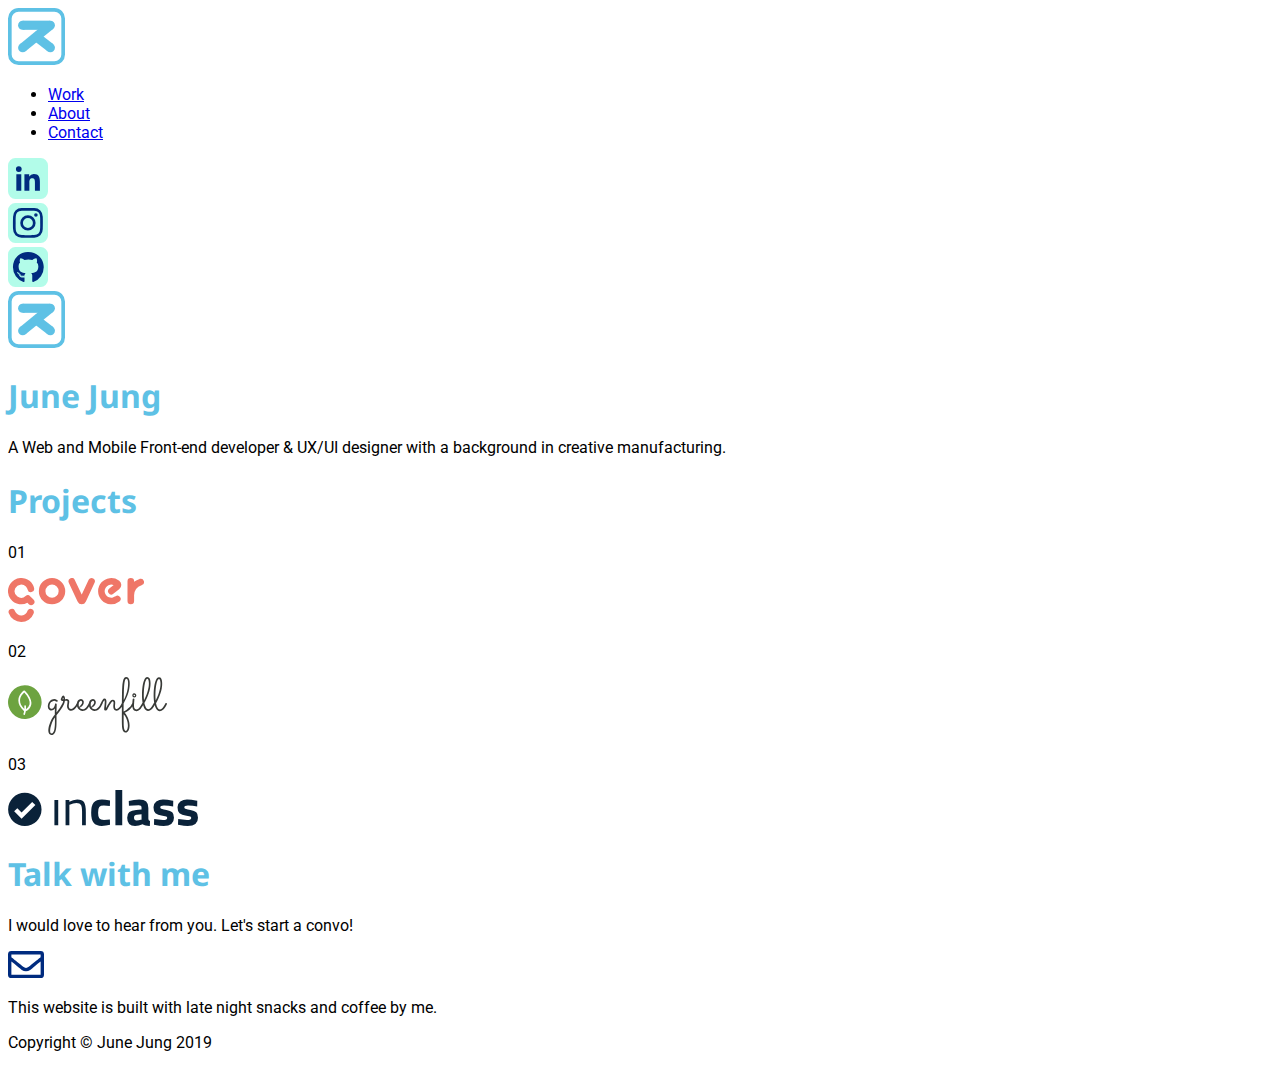
==== index.html @ 00afc36f "first commit" ====
<!DOCTYPE html>
<html lang="en">
<head>
  <meta charset="UTF-8">
  <meta name="viewport" content="width=device-width, initial-scale=1.0">
  <meta http-equiv="X-UA-Compatible" content="ie=edge">
  <link rel="stylesheet" type="text/css" href="style.css">
  <script type="text/javascript" src="main.js" defer></script>
  <title>June Jung</title>
</head>
<body>
  <div class="container">
    <header>
      <nav class="navbar">
        <div class="logo-container">
            <a href="index.html">
                <img id="logo" src="asset/logo.svg" alt="logo">
            </a>
        </div>
        <ul class="nav-container">
          <li class="nav-item">
            <a href="page/work.html">Work</a>
          </li>
          <li class="nav-item">
            <a href="page/about.html">About</a>
          </li>
          <li class="nav-item">
            <a href="page/contact.html">Contact</a>
          </li>
        </ul>
      </nav>
    </header>

    <main>
      <div class="social-container">
        <div class="social-item">
          <a href="">
            <img src="asset/linkedin.svg" alt="linkedin">
          </a>
        </div>
        <div class="social-item">
          <a href="">
            <img src="asset/instagram.svg" alt="instagran">
          </a>
        </div>
        <div class="social-item">
          <a href="">
            <img src="asset/github.svg" alt="github">
          </a>
        </div>
      </div>

      <div class="branding-container">
        <div class="brand-logo">
          <img src="asset/logo.svg" alt="logo">
        </div>
        <div class="decription">
          <h1>June Jung</h1>
          <P>A Web and Mobile Front-end developer & UX/UI designer with a background in creative manufacturing.</P>
          <!-- <p>A Web and Mobile Front-end developer & UX/UI designer with a background in Fashion, Craft, and Illustration.</p> -->
        </div>
      </div>

      <div class="project-container">
        <div class="project-header">
          <h1>Projects</h1>
        </div>

        <div class="project-body">
          <div class="project-item">
            <p>01</p>
            <img src="asset/gover.svg" alt="gover">
            <p class="description"></p>
          </div>

          <div class="project-item">
            <p>02</p>
            <img src="asset/greenfill.svg" alt="greenfill">
            <p class="description"></p>
          </div>
          
          <div class="project-item">
            <p>03</p>
            <img src="asset/inclass.svg" alt="inclass">
            <p class="description"></p>
          </div>
        </div>
      </div>

      <div class="contact-container">
        <h1>Talk with me</h1>
        <p>I would love to hear from you. Let's start a convo!</p>
        <img src="asset/email.svg" alt="contact">
      </div>
    </main>

    <footer>
      <p>This website is built with late night snacks and coffee by me.</p>
      <p>Copyright &copy; June Jung 2019</p>
    </footer>
  </div>
</body>
</html>
---- style.css ----
@import url('https://fonts.googleapis.com/css?family=Noto+Sans:700|Roboto:400,700&display=swap');



/* typography */

*{
  font-family: 'Roboto', sans-serif;
}

h1{
  font-family: 'Noto Sans', sans-serif;
  font-weight: 700;
  color: #5EC1E5;
}

.project-header{
  color: #002B7F;
}
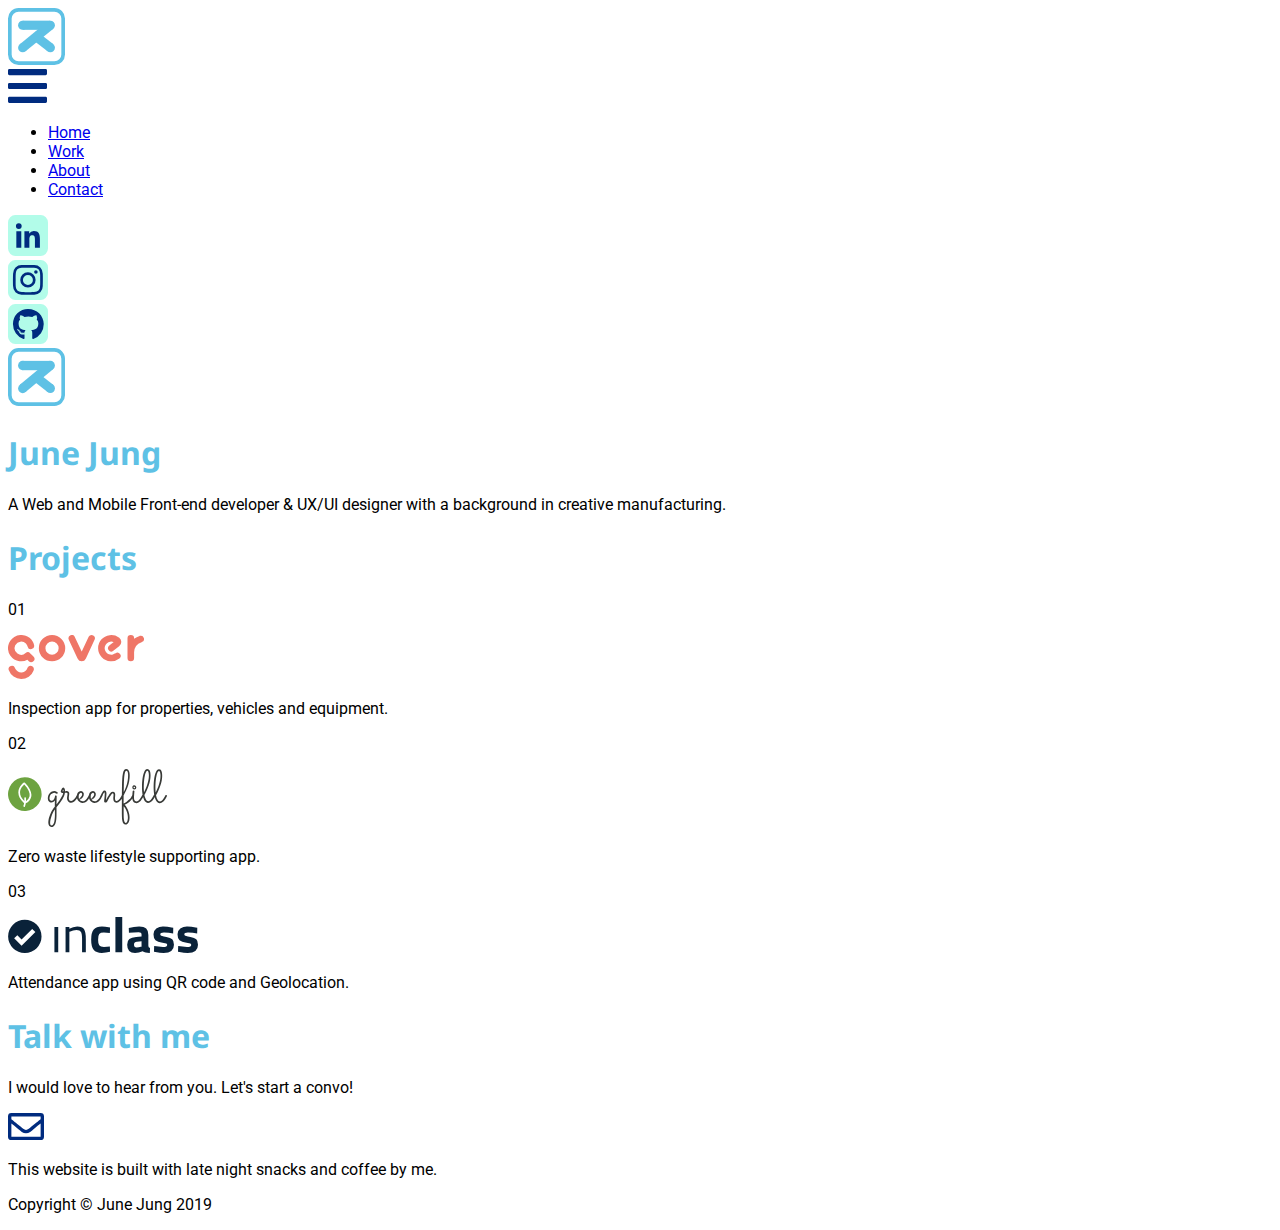
==== commit 8296de70: "building about,contact page html structure" ====
--- a/index.html
+++ b/index.html
@@ -9,7 +9,7 @@
   <title>June Jung</title>
 </head>
 <body>
-  <div class="container">
+  <div class="landing-page">
     <header>
       <nav class="navbar">
         <div class="logo-container">
@@ -17,7 +17,15 @@
                 <img id="logo" src="asset/logo.svg" alt="logo">
             </a>
         </div>
+
+        <div class="Hamburger">
+          <img id="Hamburger" src="asset/hamburger.svg" alt="menu">
+        </div>
+        
         <ul class="nav-container">
+          <li id="home" class="nav-item">
+            <a href="index.html">Home</a>
+          </li>
           <li class="nav-item">
             <a href="page/work.html">Work</a>
           </li>
@@ -34,17 +42,17 @@
     <main>
       <div class="social-container">
         <div class="social-item">
-          <a href="">
+          <a href="https://www.linkedin.com/in/junejungjunejung/">
             <img src="asset/linkedin.svg" alt="linkedin">
           </a>
         </div>
         <div class="social-item">
-          <a href="">
+          <a href="https://www.instagram.com/junejungjunejung/?hl=en">
             <img src="asset/instagram.svg" alt="instagran">
           </a>
         </div>
         <div class="social-item">
-          <a href="">
+          <a href="https://github.com/junejungjunejung">
             <img src="asset/github.svg" alt="github">
           </a>
         </div>
@@ -70,19 +78,25 @@
           <div class="project-item">
             <p>01</p>
             <img src="asset/gover.svg" alt="gover">
-            <p class="description"></p>
+            <p class="description">
+              Inspection app for properties, vehicles and equipment.
+            </p>
           </div>
 
           <div class="project-item">
             <p>02</p>
             <img src="asset/greenfill.svg" alt="greenfill">
-            <p class="description"></p>
+            <p class="description">
+              Zero waste lifestyle supporting app.
+            </p>
           </div>
           
           <div class="project-item">
             <p>03</p>
             <img src="asset/inclass.svg" alt="inclass">
-            <p class="description"></p>
+            <p class="description">
+              Attendance app using QR code and Geolocation.
+            </p>
           </div>
         </div>
       </div>
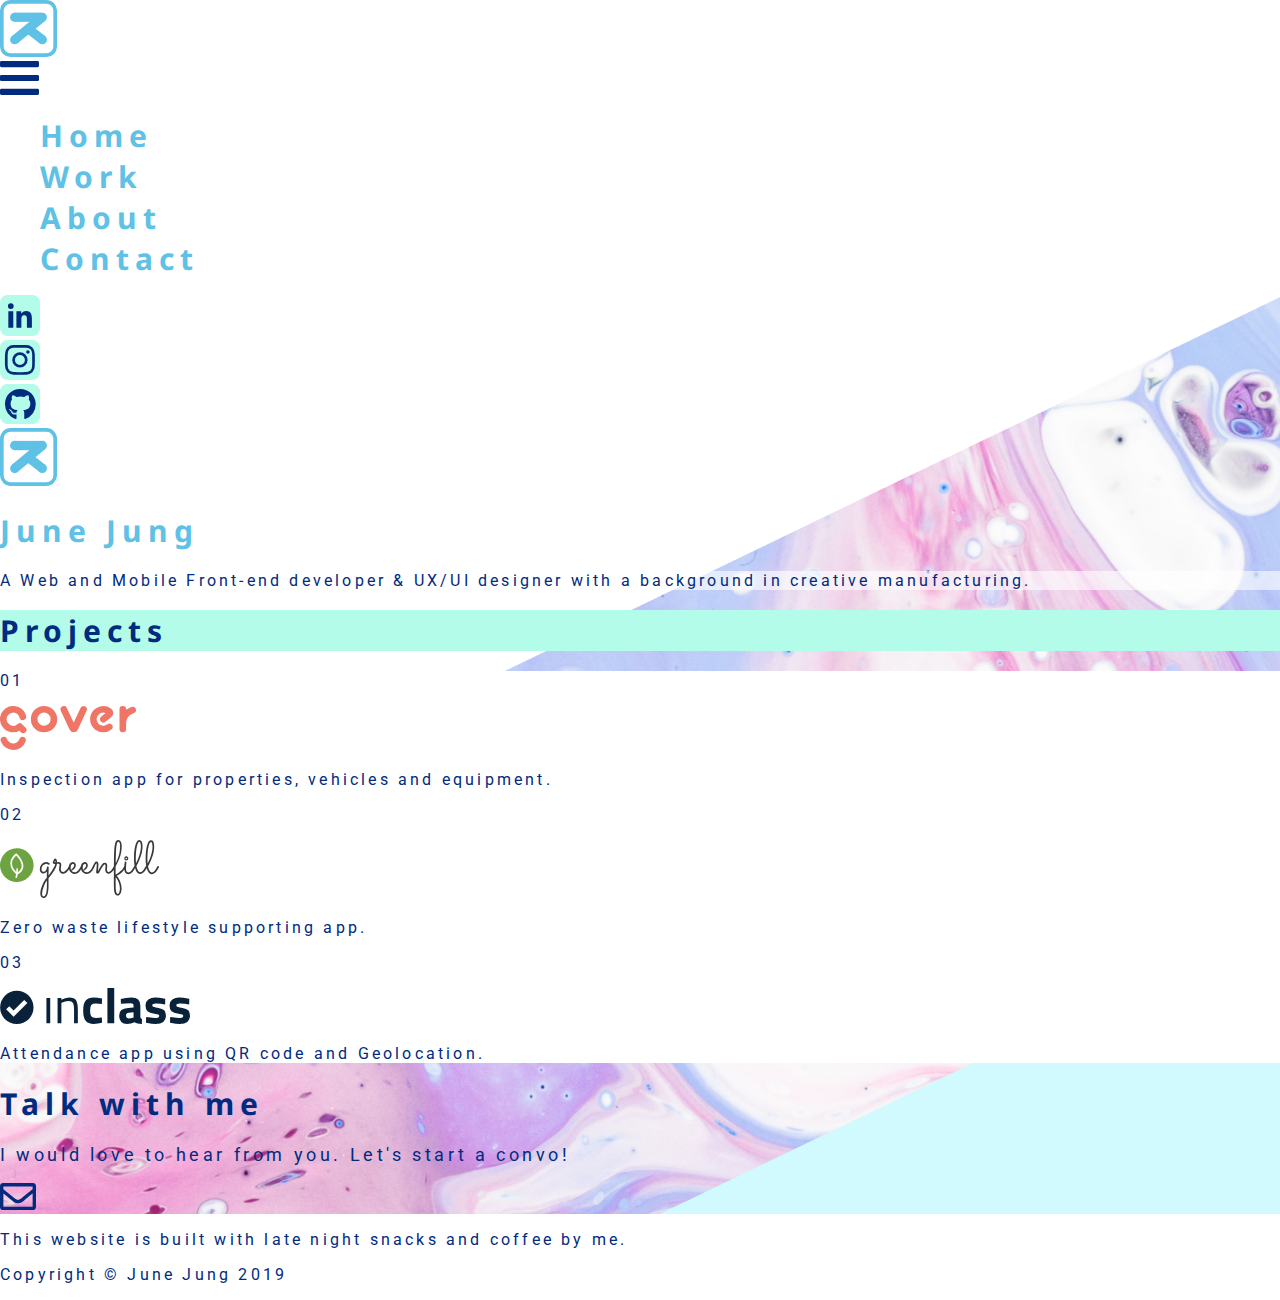
==== commit 4bc82982: "adding assets and apply general styling" ====
--- a/index.html
+++ b/index.html
@@ -110,7 +110,7 @@
 
     <footer>
       <p>This website is built with late night snacks and coffee by me.</p>
-      <p>Copyright &copy; June Jung 2019</p>
+      <p class="copyright">Copyright &copy; June Jung 2019</p>
     </footer>
   </div>
 </body>
--- a/style.css
+++ b/style.css
@@ -1,19 +1,146 @@
 @import url('https://fonts.googleapis.com/css?family=Noto+Sans:700|Roboto:400,700&display=swap');
 
-
-
-/* typography */
-
+/* typography: general --------------- */
 *{
   font-family: 'Roboto', sans-serif;
+  color: #002B7F;
+  letter-spacing: 0.2em;
+}
+h1{
+  font-family: 'Noto Sans', sans-serif;
+  font-size: 30px;
+  font-weight: 700;
+}
+h2{
+  font-size: 18px;
+  font-weight: 700;
 }
 
-h1{
+/* typography: nav */
+.navbar{
+  background-color: rgba(255, 255, 255, 0.6);
+}
+
+ul.nav-container li{
+  list-style: none;
+}
+
+ul.nav-container li a{
+  text-decoration: none;
   font-family: 'Noto Sans', sans-serif;
+  font-size: 30px;
   font-weight: 700;
   color: #5EC1E5;
 }
 
+ul.nav-container li a:hover{
+  color: #002B7F;
+}
+
+/* typography: landing page */
+.branding-container .decription h1{
+  color: #5EC1E5;
+}
+
+.branding-container .decription p{
+  background-color: rgba(255, 255, 255, 0.6);
+}
+
 .project-header{
+  background-color: #B2FCE9;
+}
+
+.project-body{
+  background-color: #FFFFFF;
+}
+
+.contact-container p{
+  font-size: 18px;
+}
+
+/* typography: contact page */
+input, textarea{
+  font-size: 13px; 
   color: #002B7F;
+}
+
+input::placeholder, textarea::placeholder{
+  font-size: 13px; 
+  color: #002B7F;
+}
+
+button{
+  font-family: 'Noto Sans', sans-serif;
+  font-size: 16px;
+  font-weight: 700;
+  color: #FFFFFF;
+}
+
+/* general styling --------------- */
+body{
+  margin: 0;
+}
+
+/* work page */
+.project-list{
+  background-color: rgba(255, 255, 255, 0.6);
+}
+
+.carousel-container .carousel-item img {
+  border-radius: 10px;
+  width: 400px;
+}
+.dot {
+  cursor: pointer;
+  height: 15px;
+  width: 15px;
+  margin: 0 2px;
+  background-color: #bbb;
+  border-radius: 50%;
+  display: inline-block;
+  transition: background-color 0.6s ease;
+}
+.active, .dot:hover {
+  background-color: #717171;
+}
+
+/* contact page */
+input{
+  border: 1px solid #002B7F;
+  border-radius: 5px;
+  height: 50px;
+}
+
+textarea{
+  border: 1px solid #002B7F;
+  border-radius: 5px;
+  resize: none;
+}
+
+button{
+  background-color: #5EC1E5;
+  border: none;
+  border-radius: 5px;
+  height: 50px;
+}
+
+/* web view styling --------------- */
+@media screen and (min-width: 700px) {
+  .nav-item a{
+    font-size: 18px;
+  }
+}
+
+/* background image --------------- */
+main {
+  background-image: url("asset/bgi-web.svg");
+  background-repeat: no-repeat;
+  background-size: cover;
+  background-color: #FFFFFF;
+}
+
+/* responsive image */
+img {
+  max-width: 100%;
+  height: auto;
 }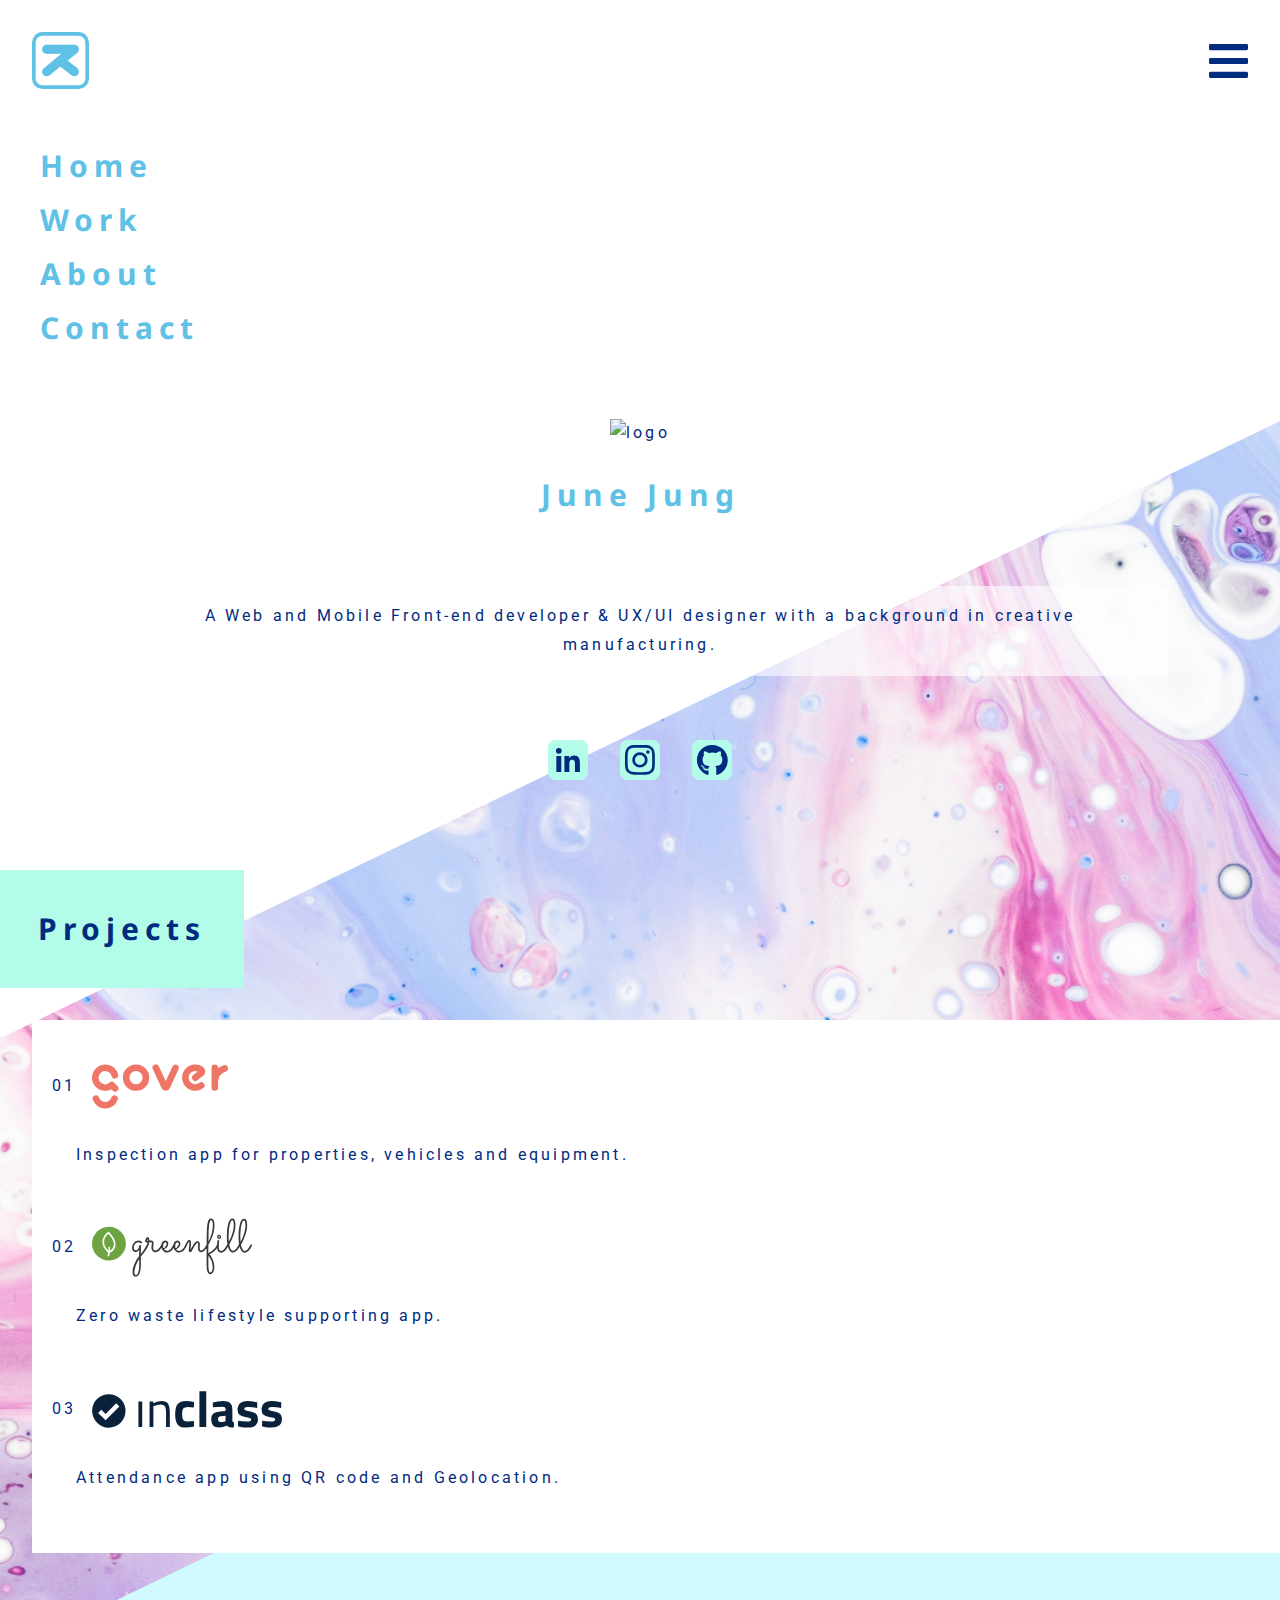
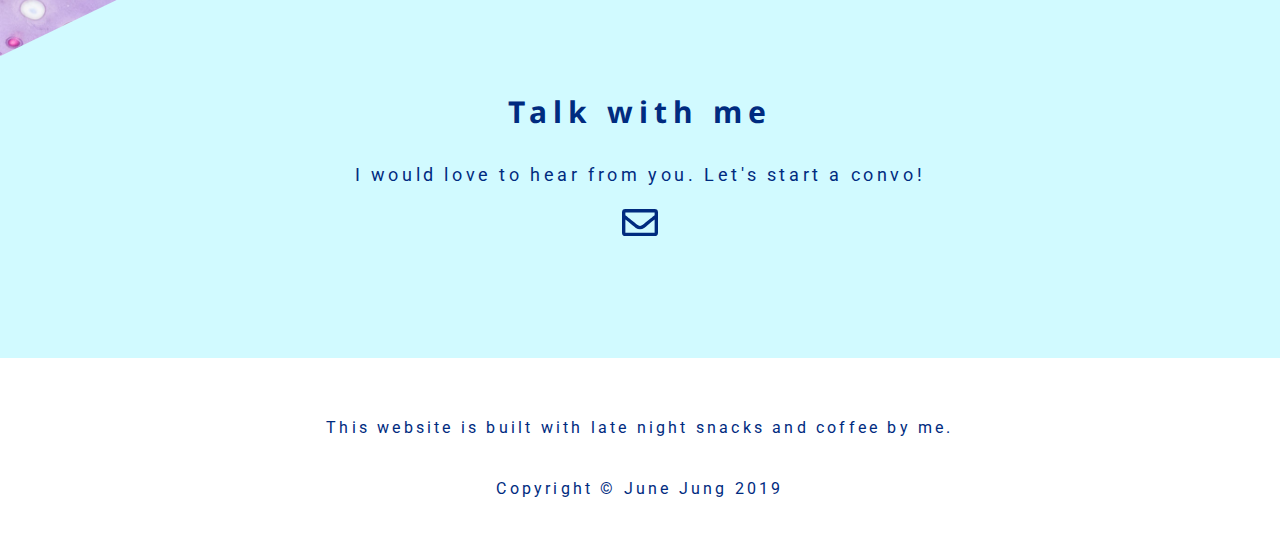
==== commit fb7c1687: "styling layout for about page & contact page" ====
--- a/index.html
+++ b/index.html
@@ -12,16 +12,18 @@
   <div class="landing-page">
     <header>
       <nav class="navbar">
-        <div class="logo-container">
-            <a href="index.html">
-                <img id="logo" src="asset/logo.svg" alt="logo">
-            </a>
+        <div class="nav-header">
+          <div class="logo-container">
+              <a href="index.html">
+                  <img id="logo" src="asset/logo.svg" alt="logo">
+              </a>
+          </div>
+  
+          <div class="hamburger">
+            <img id="hamburger" src="asset/hamburger.svg" alt="menu">
+          </div>
         </div>
-
-        <div class="Hamburger">
-          <img id="Hamburger" src="asset/hamburger.svg" alt="menu">
-        </div>
-        
+                
         <ul class="nav-container">
           <li id="home" class="nav-item">
             <a href="index.html">Home</a>
@@ -40,6 +42,17 @@
     </header>
 
     <main>
+      <div class="branding-container">
+        <div class="brand-logo">
+          <img src="asset/logo-mob.svg" alt="logo">
+        </div>
+        <div class="decription">
+          <h1>June Jung</h1>
+          <P>A Web and Mobile Front-end developer & UX/UI designer with a background in creative manufacturing.</P>
+          <!-- <p>A Web and Mobile Front-end developer & UX/UI designer with a background in Fashion, Craft, and Illustration.</p> -->
+        </div>
+      </div>
+
       <div class="social-container">
         <div class="social-item">
           <a href="https://www.linkedin.com/in/junejungjunejung/">
@@ -58,17 +71,6 @@
         </div>
       </div>
 
-      <div class="branding-container">
-        <div class="brand-logo">
-          <img src="asset/logo.svg" alt="logo">
-        </div>
-        <div class="decription">
-          <h1>June Jung</h1>
-          <P>A Web and Mobile Front-end developer & UX/UI designer with a background in creative manufacturing.</P>
-          <!-- <p>A Web and Mobile Front-end developer & UX/UI designer with a background in Fashion, Craft, and Illustration.</p> -->
-        </div>
-      </div>
-
       <div class="project-container">
         <div class="project-header">
           <h1>Projects</h1>
@@ -76,24 +78,30 @@
 
         <div class="project-body">
           <div class="project-item">
-            <p>01</p>
-            <img src="asset/gover.svg" alt="gover">
+            <div class="project-name">
+              <p>01</p>
+              <img src="asset/gover.svg" alt="gover">
+            </div>
             <p class="description">
               Inspection app for properties, vehicles and equipment.
             </p>
           </div>
 
           <div class="project-item">
-            <p>02</p>
-            <img src="asset/greenfill.svg" alt="greenfill">
+            <div class="project-name">
+              <p>02</p>
+              <img src="asset/greenfill.svg" alt="greenfill">
+            </div>
             <p class="description">
               Zero waste lifestyle supporting app.
             </p>
           </div>
           
           <div class="project-item">
-            <p>03</p>
-            <img src="asset/inclass.svg" alt="inclass">
+            <div class="project-name">
+              <p>03</p>
+              <img src="asset/inclass.svg" alt="inclass">
+            </div>
             <p class="description">
               Attendance app using QR code and Geolocation.
             </p>
--- a/style.css
+++ b/style.css
@@ -5,6 +5,7 @@
   font-family: 'Roboto', sans-serif;
   color: #002B7F;
   letter-spacing: 0.2em;
+  line-height: 1.8;
 }
 h1{
   font-family: 'Noto Sans', sans-serif;
@@ -79,6 +80,96 @@
 /* general styling --------------- */
 body{
   margin: 0;
+}
+
+/* navbar */
+.nav-header{
+  display: flex;
+  justify-content: space-between;
+  margin: .5rem;
+  padding: 1.5rem;
+}
+
+.logo-container, .hamburger{
+  align-self: center;
+}
+
+/* footer */
+footer{
+  width: 80%;
+  margin: auto; 
+  text-align: center;
+  padding: 2rem;
+}
+
+footer p{
+  padding: .5rem; 
+}
+
+/* landing page */
+.branding-container{
+  margin-top: 4rem;
+  text-align: center;
+}
+
+.branding-container .decription h1{
+  margin-bottom: 4rem;
+}
+
+.branding-container .decription p{
+  width: 80%;
+  margin: auto;
+  margin-bottom: 3rem;
+  padding: 1rem;
+}
+
+.social-container{
+  display: flex;
+  justify-content: center;
+}
+
+.social-container .social-item{
+ margin: 1rem;
+}
+
+.project-container .project-header{
+  margin: 4rem 0 2rem 0;
+  padding: .75rem;
+  width: 220px;
+}
+
+.project-container .project-header h1{
+  text-align: center;
+}
+
+.project-container .project-body{
+  margin-left: 2rem;
+  padding: 1rem;
+}
+
+.project-container .project-body .project-item{
+  padding: .25rem;
+  margin: 1rem 0 1rem 0;
+}
+
+.project-container .project-body .project-item .project-name{
+  display: flex;
+}
+
+.project-container .project-body .project-item .project-name p{
+  margin-right: 1rem;
+}
+
+.project-container .project-body .project-item .description{
+  margin: auto;
+  padding: 1.5rem;
+}
+
+.contact-container{
+  text-align: center;
+  margin: auto;
+  padding: 7rem 0;
+  width: 80%;
 }
 
 /* work page */
@@ -104,24 +195,94 @@
   background-color: #717171;
 }
 
+/* about page */
+.profile-container{
+  width: 80%;
+  margin: auto;
+}
+
+.profile-container .headline{
+  margin: 2rem 0;
+}
+
+.profile-img{
+  width: 80%;
+  margin: auto;
+}
+
+.profile-container .description{
+  padding: 2rem 0;
+}
+
 /* contact page */
+form{
+  text-align: center;
+}
+
+.form-container{
+  margin: auto;
+}
+
+.form-container h1{
+  margin: 2rem 0;
+  text-align: center;
+}
+
 input{
   border: 1px solid #002B7F;
   border-radius: 5px;
   height: 50px;
+  padding: 0 1rem;
+  width: 80%;
+  margin: auto;
+  margin-bottom: 1rem;
 }
 
 textarea{
   border: 1px solid #002B7F;
   border-radius: 5px;
   resize: none;
+  padding: 1rem;
+  width: 80%;
+  margin: auto;
+  margin-bottom: 1rem;
 }
 
 button{
+  border: 1px solid #5EC1E5;
   background-color: #5EC1E5;
-  border: none;
   border-radius: 5px;
   height: 50px;
+  width: 80%;
+  margin: auto;
+}
+
+.other-contact{
+  width: 80%;
+  margin: auto;
+  padding-bottom: 2rem;
+}
+
+.other-contact .social{
+  display: flex;
+}
+
+.other-contact p:first-child{
+  margin: 3rem 0 0 0;
+}
+
+.social-contacts{
+  display: flex;
+}
+
+.social-contacts div{
+  align-self: center;
+  padding-top:.5rem;
+  padding-right: .25rem;
+}
+
+.social-handle{
+  margin-left: .5rem;
 }
 
 /* web view styling --------------- */
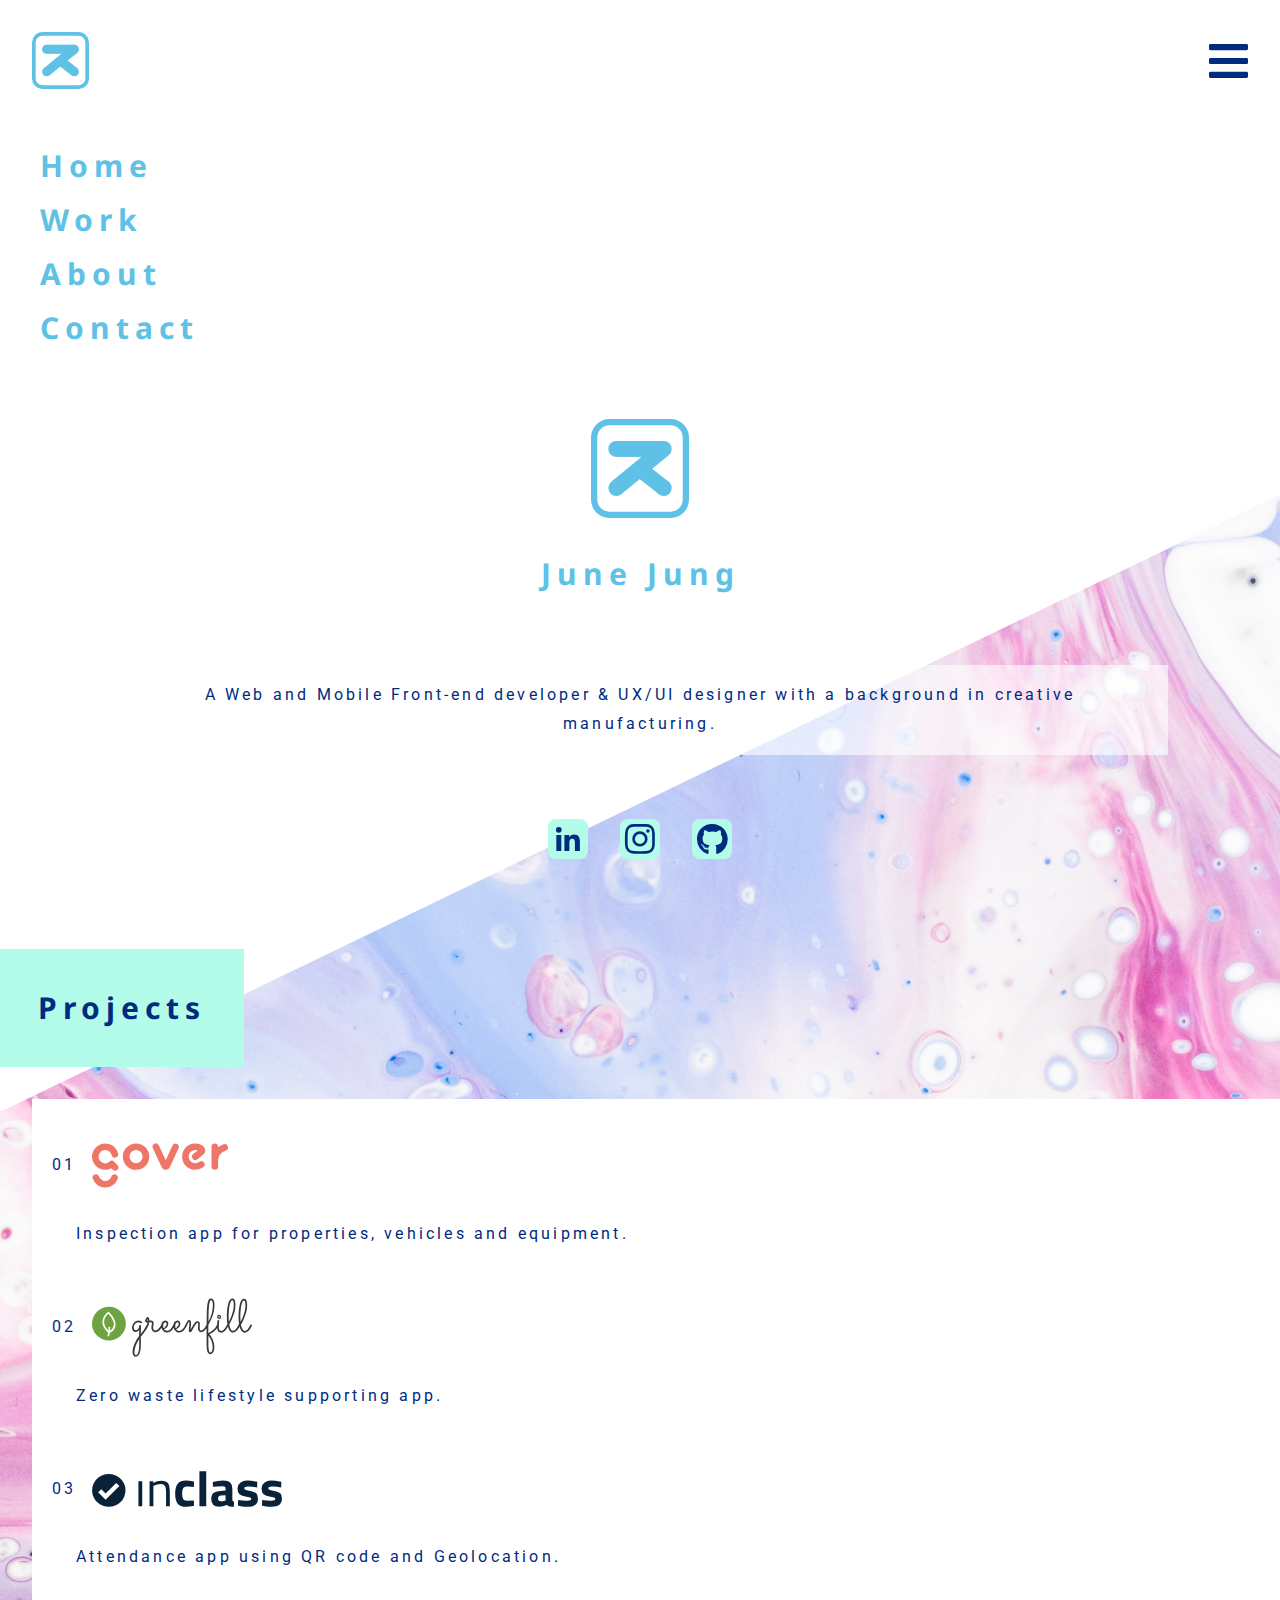
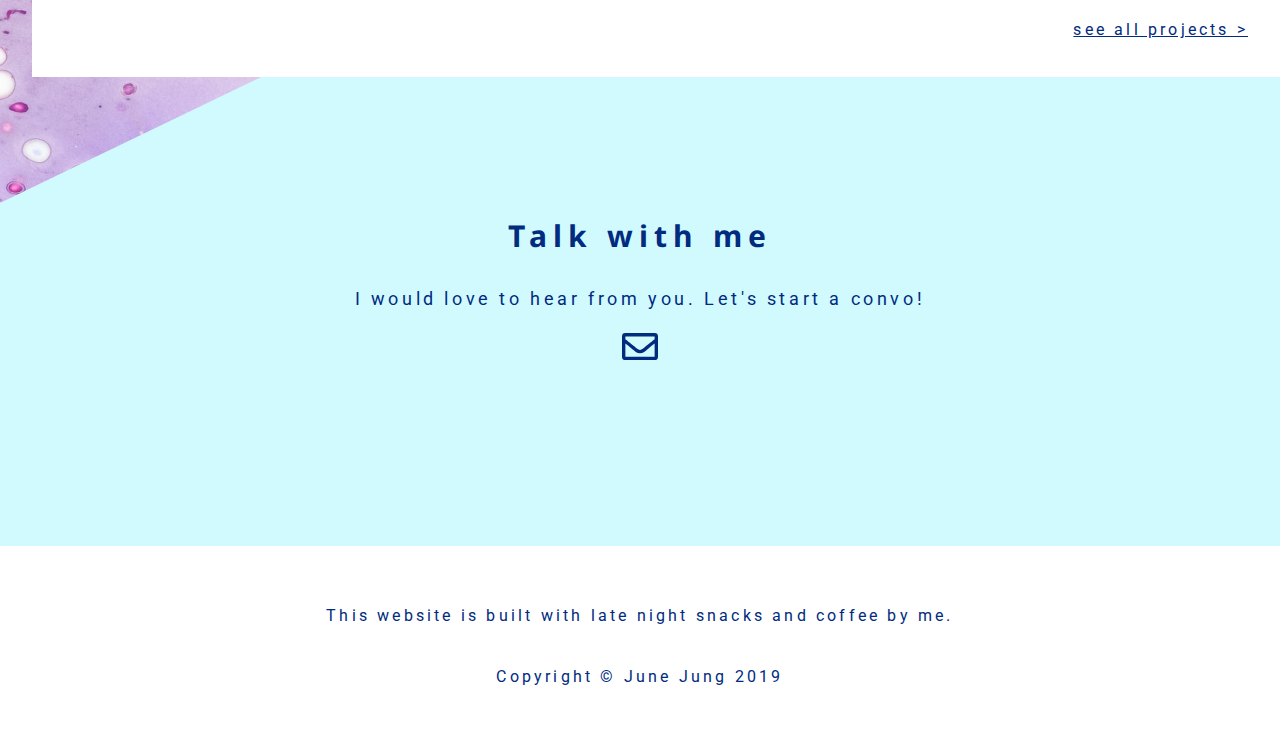
==== commit e49acfb1: "adding carousel" ====
--- a/index.html
+++ b/index.html
@@ -106,6 +106,8 @@
               Attendance app using QR code and Geolocation.
             </p>
           </div>
+
+          <a href="page/work.html"><p>see all projects ></p></a>
         </div>
       </div>
 
--- a/style.css
+++ b/style.css
@@ -165,6 +165,11 @@
   padding: 1.5rem;
 }
 
+.project-container .project-body a p{
+  text-align: right;
+  padding-right: 1rem;
+}
+
 .contact-container{
   text-align: center;
   margin: auto;
@@ -173,8 +178,64 @@
 }
 
 /* work page */
+main{
+  padding-bottom: 4rem;
+}
+
+.work-container{
+  width: 80%;
+  margin: auto;
+}
+
+.work-container h1{
+  margin-bottom: 0;
+}
+.work-container p{
+  margin-top: 0;
+  padding-bottom: 2rem;
+}
+
 .project-list{
   background-color: rgba(255, 255, 255, 0.6);
+  padding: .5rem 2rem;
+}
+
+.item{
+  padding-bottom: 3rem;
+}
+
+.item .header{
+  display: flex;
+  justify-content: space-between;
+  padding-bottom: 1rem;
+}
+
+.item .header img:first-of-type{
+  flex-grow:2;
+  margin-left: 1rem;
+  margin-right: 40%;
+}
+.item .header p{
+  align-self: center;
+  margin: 0;
+}
+.project-list .item .panel a p{
+  text-align: right;
+  padding-right: 1rem;
+}
+
+/* work: accordion */
+.panel{
+  display: none;
+}
+
+.active:first-child{
+ background-color: transparent;
+}
+
+/* work: carousel */
+.carousel-item1, .carousel-item2, .carousel-item3,{
+  display: none;
 }
 
 .carousel-container .carousel-item img {
@@ -195,6 +256,10 @@
   background-color: #717171;
 }
 
+.carousel-control{
+  padding-bottom: 1.5rem;
+} 
+
 /* about page */
 .profile-container{
   width: 80%;
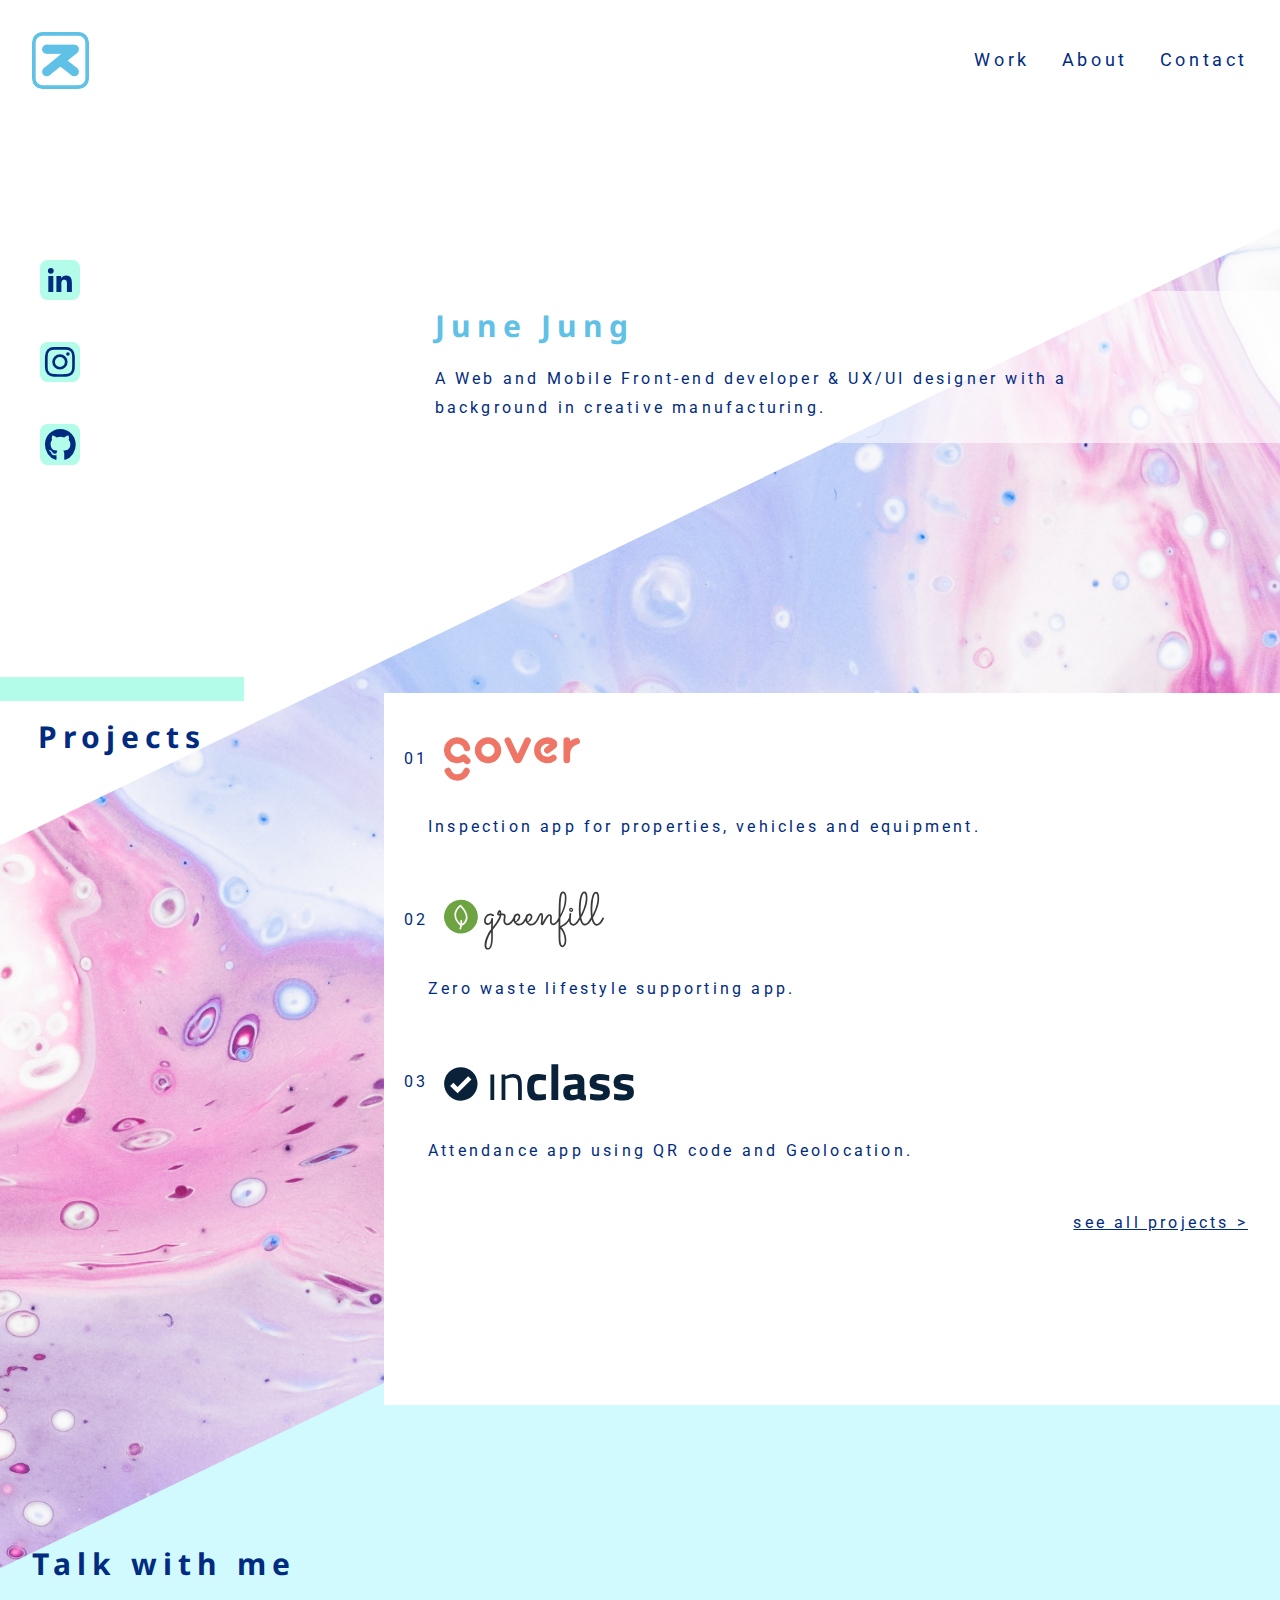
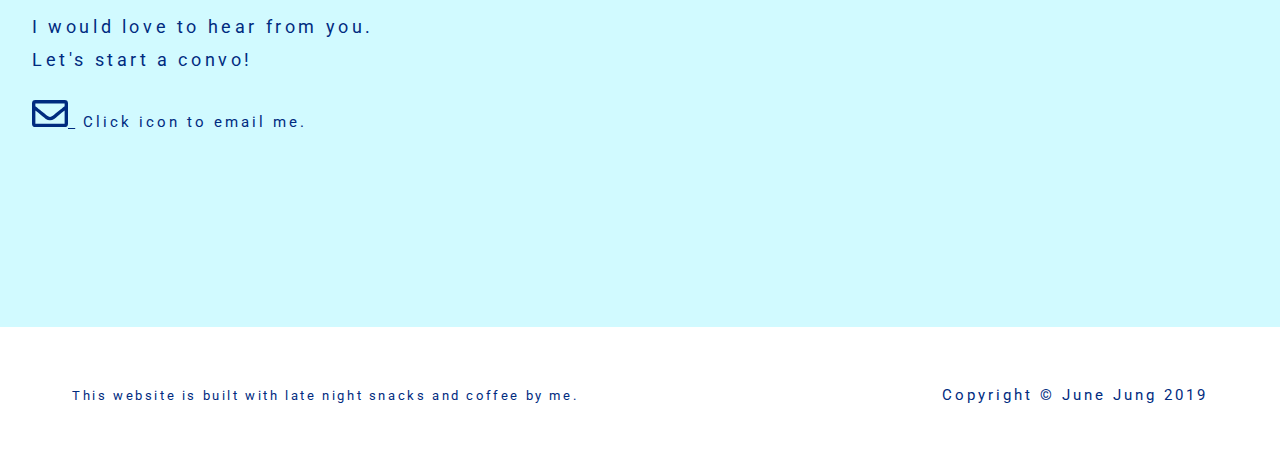
==== commit e4fcb797: "web layout for landing page" ====
--- a/index.html
+++ b/index.html
@@ -14,17 +14,17 @@
       <nav class="navbar">
         <div class="nav-header">
           <div class="logo-container">
-              <a href="index.html">
+              <a href="index.html" id="landingLogo">
                   <img id="logo" src="asset/logo.svg" alt="logo">
               </a>
           </div>
   
-          <div class="hamburger">
+          <div class="hamburger" onclick="menubar(); landingLogo()">
             <img id="hamburger" src="asset/hamburger.svg" alt="menu">
           </div>
         </div>
                 
-        <ul class="nav-container">
+        <ul class="nav-container" id="navLinks">
           <li id="home" class="nav-item">
             <a href="index.html">Home</a>
           </li>
@@ -42,32 +42,34 @@
     </header>
 
     <main>
-      <div class="branding-container">
-        <div class="brand-logo">
-          <img src="asset/logo-mob.svg" alt="logo">
+      <div class="web-layout">
+        <div class="branding-container">
+          <div class="brand-logo">
+            <img src="asset/logo-mob.svg" alt="logo">
+          </div>
+          <div class="description">
+            <h1>June Jung</h1>
+            <P>A Web and Mobile Front-end developer & UX/UI designer with a background in creative manufacturing.</P>
+            <!-- <p>A Web and Mobile Front-end developer & UX/UI designer with a background in Fashion, Craft, and Illustration.</p> -->
+          </div>
         </div>
-        <div class="decription">
-          <h1>June Jung</h1>
-          <P>A Web and Mobile Front-end developer & UX/UI designer with a background in creative manufacturing.</P>
-          <!-- <p>A Web and Mobile Front-end developer & UX/UI designer with a background in Fashion, Craft, and Illustration.</p> -->
-        </div>
-      </div>
 
-      <div class="social-container">
-        <div class="social-item">
-          <a href="https://www.linkedin.com/in/junejungjunejung/">
-            <img src="asset/linkedin.svg" alt="linkedin">
-          </a>
-        </div>
-        <div class="social-item">
-          <a href="https://www.instagram.com/junejungjunejung/?hl=en">
-            <img src="asset/instagram.svg" alt="instagran">
-          </a>
-        </div>
-        <div class="social-item">
-          <a href="https://github.com/junejungjunejung">
-            <img src="asset/github.svg" alt="github">
-          </a>
+        <div class="social-container">
+          <div class="social-item">
+            <a href="https://www.linkedin.com/in/junejungjunejung/">
+              <img src="asset/linkedin.svg" alt="linkedin">
+            </a>
+          </div>
+          <div class="social-item">
+            <a href="https://www.instagram.com/junejungjunejung/?hl=en">
+              <img src="asset/instagram.svg" alt="instagran">
+            </a>
+          </div>
+          <div class="social-item">
+            <a href="https://github.com/junejungjunejung">
+              <img src="asset/github.svg" alt="github">
+            </a>
+          </div>
         </div>
       </div>
 
@@ -114,7 +116,10 @@
       <div class="contact-container">
         <h1>Talk with me</h1>
         <p>I would love to hear from you. Let's start a convo!</p>
-        <img src="asset/email.svg" alt="contact">
+        <a href="page/contact.html">
+          <img src="asset/email.svg" alt="contact">
+        </a>
+        <p>Click icon to email me.</p>
       </div>
     </main>
 
--- a/style.css
+++ b/style.css
@@ -39,12 +39,8 @@
 }
 
 /* typography: landing page */
-.branding-container .decription h1{
+.branding-container .description h1{
   color: #5EC1E5;
-}
-
-.branding-container .decription p{
-  background-color: rgba(255, 255, 255, 0.6);
 }
 
 .project-header{
@@ -83,6 +79,10 @@
 }
 
 /* navbar */
+#landingLogo{
+  display: none;
+}
+
 .nav-header{
   display: flex;
   justify-content: space-between;
@@ -94,6 +94,14 @@
   align-self: center;
 }
 
+.logo-container{
+  height: 57px;
+}
+
+.nav-container{
+  display: none;
+}
+
 /* footer */
 footer{
   width: 80%;
@@ -112,15 +120,16 @@
   text-align: center;
 }
 
-.branding-container .decription h1{
+.branding-container .description h1{
   margin-bottom: 4rem;
 }
 
-.branding-container .decription p{
+.branding-container .description p{
   width: 80%;
   margin: auto;
   margin-bottom: 3rem;
   padding: 1rem;
+  background-color: rgba(255, 255, 255, 0.6);
 }
 
 .social-container{
@@ -177,6 +186,10 @@
   width: 80%;
 }
 
+.contact-container p:last-of-type{
+  display: none;
+}
+
 /* work page */
 main{
   padding-bottom: 4rem;
@@ -234,7 +247,7 @@
 }
 
 /* work: carousel */
-.carousel-item1, .carousel-item2, .carousel-item3,{
+.carousel-item1, .carousel-item2, .carousel-item3{
   display: none;
 }
 
@@ -352,8 +365,138 @@
 
 /* web view styling --------------- */
 @media screen and (min-width: 700px) {
-  .nav-item a{
+  /* typhography */
+  /* navbar */
+  #navLinks li.nav-item a{
+    font-family: 'Roboto', sans-serif;
+    color: #002B7F;
+    font-weight: 400;
     font-size: 18px;
+  }
+  /* footer */
+  footer p:first-of-type{
+    font-size: 13px;
+    margin: auto 0;
+  }
+  footer p:last-of-type{
+    font-size: 15px;
+  }
+  /* landing page */
+  .contact-container p:last-of-type{
+    font-size: 15px;
+  }
+
+
+  /* general styling */
+  /* navbar */
+  #landingLogo{
+    display: block;
+  }
+
+  .nav-container{
+    display: inherit;
+  }
+
+  .hamburger{
+    display: none;
+  }
+
+  #home{
+    display: none;
+  }
+
+  .navbar{
+    display: flex;
+    justify-content: space-between;
+  }
+
+  .nav-item{
+    margin: auto;
+    padding-right: 2rem;
+  }
+
+  .nav-item a:hover{
+    border-bottom: solid 2px #002B7F;
+  }
+
+  /* footer */
+  footer{
+    display: flex;
+    justify-content: space-between;
+    width: 90%;
+  }
+
+  /* landing page */
+  .web-layout{
+    display:grid;
+    grid-template-columns: 1fr 2fr;
+    grid-template-rows: 1fr 2fr 1fr;
+  }
+
+  .branding-container{
+    margin: 0;
+    grid-column-start: 2;
+    grid-row-start: 2;
+    justify-self: start;
+    align-self: center;
+    text-align: left;
+  }
+
+  .description{
+    background-color: rgba(255, 255, 255, 0.6);
+    padding: .5rem;
+  }
+
+  .branding-container .description h1{
+    margin: 0;
+  }
+
+  .branding-container .description p{
+    margin: .75rem 0;
+    padding: 0;
+    background-color: transparent;
+  }
+
+  .social-container{
+    grid-column-start: 1;
+    grid-row-start: 2;
+    justify-self: start;
+    align-self: center;
+
+    flex-flow: column nowrap;
+    padding-left: 1.5rem;
+  }
+
+  .brand-logo{
+    display: none;
+  }
+
+
+  .project-container{
+    display:grid;
+    grid-template-columns: 30% 70%;
+    grid-template-rows: 10% 90%;
+  }
+  .project-header{
+    grid-column-start: 1;
+    grid-row-start: 1;
+  }
+  .project-container .project-body{
+    grid-column-start: 2;
+    grid-row-start: 2;
+    margin-left: 0;
+  }
+
+
+  .contact-container{
+    margin-left: 2rem;
+    text-align: left;
+    width: 30%;
+  }
+
+  .contact-container p:last-of-type{
+    display: inline-block;
+    margin-left: .5rem;
   }
 }
 
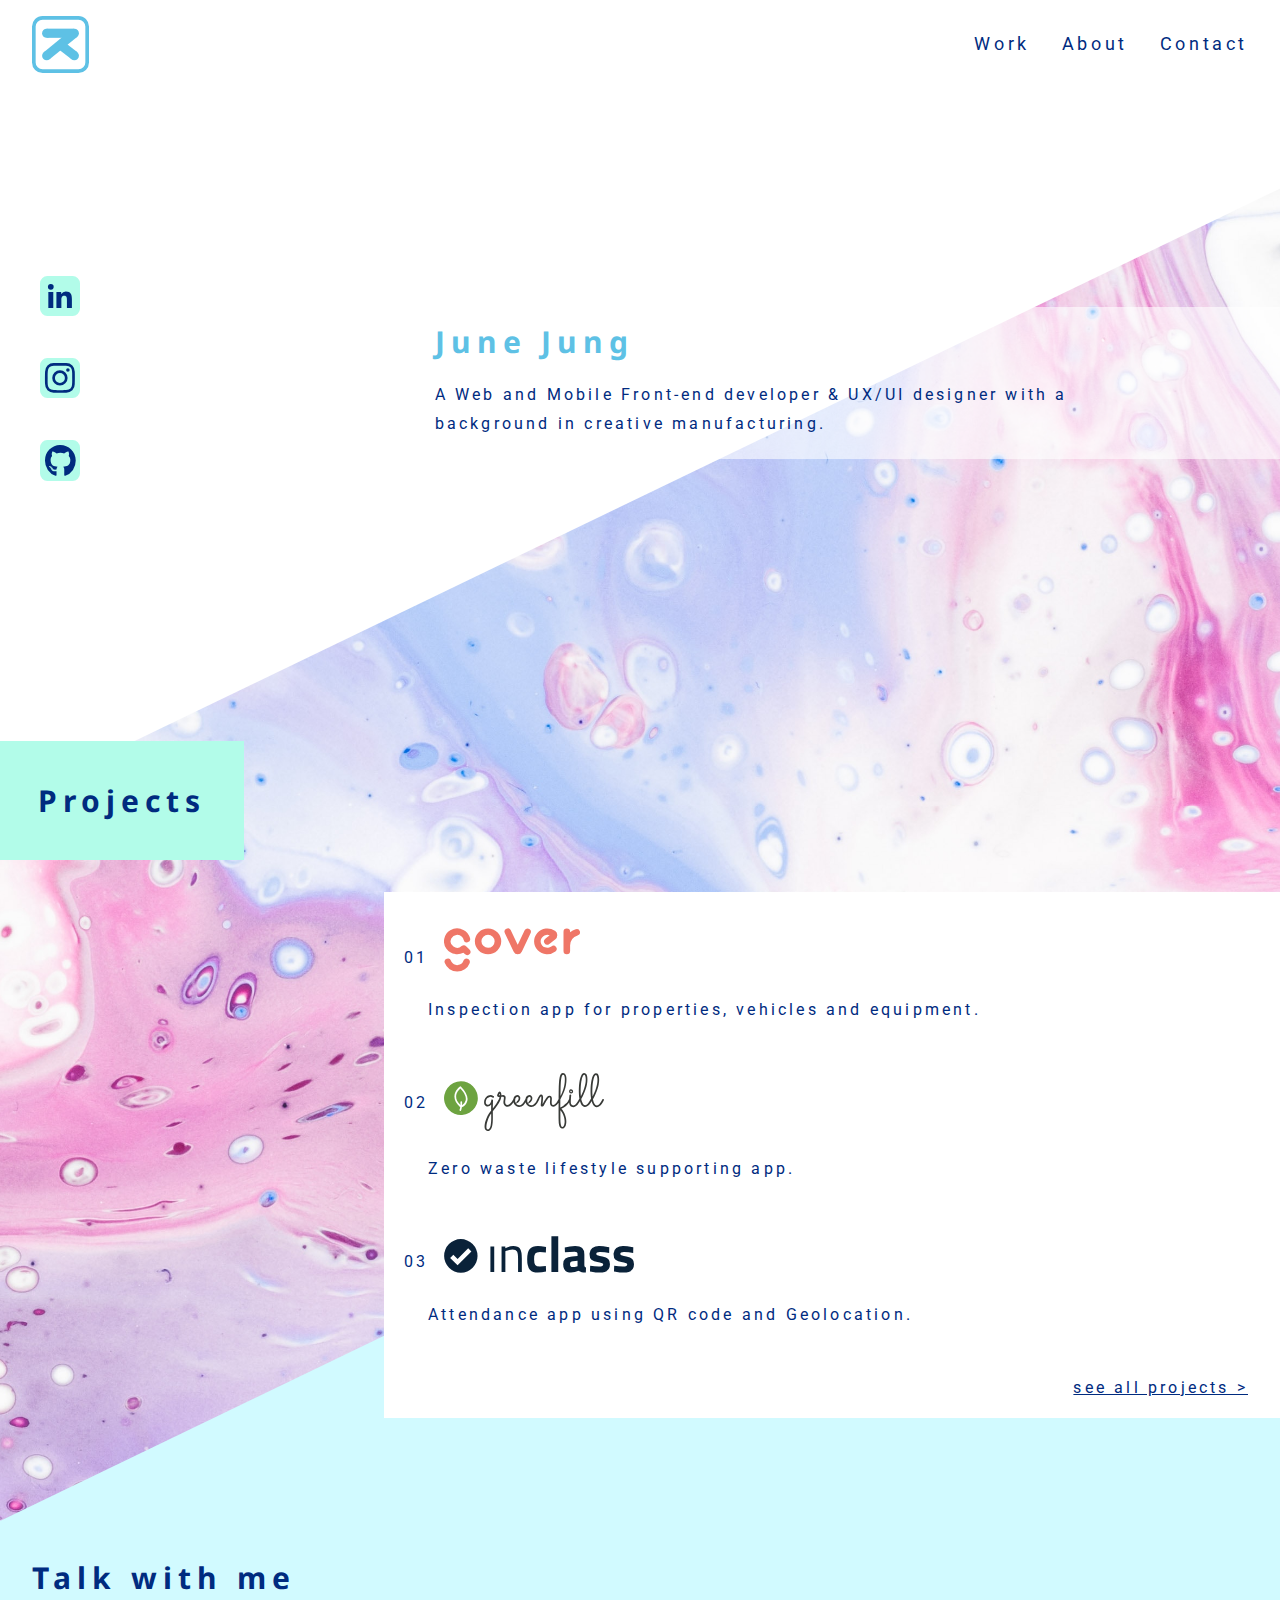
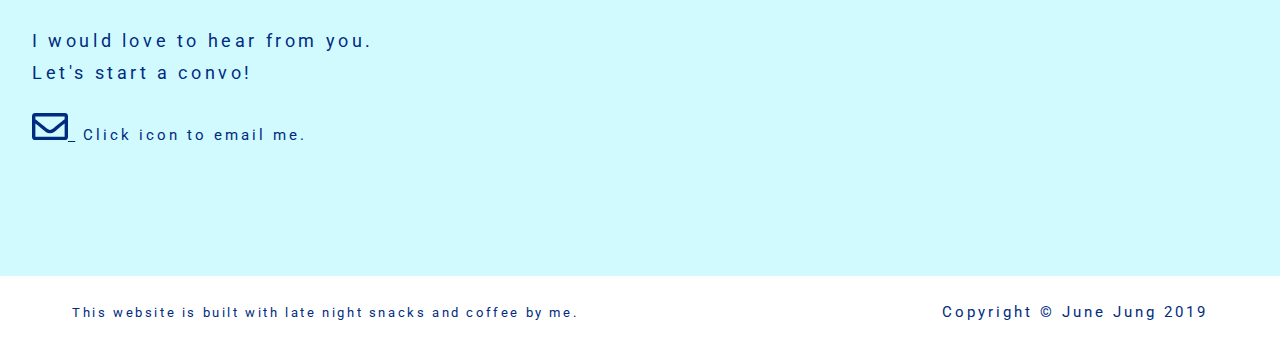
==== commit 9818200d: "fix navbar behavior" ====
--- a/index.html
+++ b/index.html
@@ -14,7 +14,7 @@
       <nav class="navbar">
         <div class="nav-header">
           <div class="logo-container">
-              <a href="index.html" id="landingLogo">
+              <a href="index.html" id="landingLogo" class="hide">
                   <img id="logo" src="asset/logo.svg" alt="logo">
               </a>
           </div>
@@ -24,7 +24,7 @@
           </div>
         </div>
                 
-        <ul class="nav-container" id="navLinks">
+        <ul class="nav-container hide" id="navLinks">
           <li id="home" class="nav-item">
             <a href="index.html">Home</a>
           </li>
--- a/style.css
+++ b/style.css
@@ -79,7 +79,11 @@
 }
 
 /* navbar */
-#landingLogo{
+.show {
+  display: block;
+}
+
+.hide {
   display: none;
 }
 
@@ -98,8 +102,8 @@
   height: 57px;
 }
 
-.nav-container{
-  display: none;
+.nav-container .nav-item{
+  margin: 3rem 0;
 }
 
 /* footer */
@@ -152,7 +156,7 @@
 }
 
 .project-container .project-body{
-  margin-left: 2rem;
+  margin-left: 10%;
   padding: 1rem;
 }
 
@@ -191,47 +195,42 @@
 }
 
 /* work page */
-main{
-  padding-bottom: 4rem;
-}
-
 .work-container{
   width: 80%;
   margin: auto;
+  padding-bottom: 2rem
 }
 
 .work-container h1{
+  margin-top: 0;
   margin-bottom: 0;
 }
 .work-container p{
   margin-top: 0;
-  padding-bottom: 2rem;
+  padding-bottom: 1rem;
 }
 
 .project-list{
   background-color: rgba(255, 255, 255, 0.6);
-  padding: .5rem 2rem;
-}
-
-.item{
-  padding-bottom: 3rem;
+  padding: 1.5rem 1rem 0 1rem;
+}
+
+.item1, .item2{
+  padding-bottom: 2rem;
 }
 
 .item .header{
-  display: flex;
-  justify-content: space-between;
+  display:grid;
+  grid-template-columns: 15% 70% 15%;
+  align-items: start;
   padding-bottom: 1rem;
 }
 
-.item .header img:first-of-type{
-  flex-grow:2;
-  margin-left: 1rem;
-  margin-right: 40%;
-}
-.item .header p{
-  align-self: center;
-  margin: 0;
-}
+.item .header img:last-of-type{
+  justify-self: end;
+}
+
+
 .project-list .item .panel a p{
   text-align: right;
   padding-right: 1rem;
@@ -242,7 +241,7 @@
   display: none;
 }
 
-.active:first-child{
+.accordion.active:first-child{
  background-color: transparent;
 }
 
@@ -275,6 +274,8 @@
 
 /* about page */
 .profile-container{
+  display: flex;
+  flex-direction: column;
   width: 80%;
   margin: auto;
 }
@@ -327,12 +328,17 @@
 }
 
 button{
-  border: 1px solid #5EC1E5;
+  border: 2px solid #5EC1E5;
   background-color: #5EC1E5;
   border-radius: 5px;
   height: 50px;
-  width: 80%;
-  margin: auto;
+  width: calc(80% + 2rem + 2px);
+  margin: auto;
+}
+
+button:hover{
+  border: 2px solid #002B7F;
+  color:#002B7F;
 }
 
 .other-contact{
@@ -363,6 +369,46 @@
   margin-left: .5rem;
 }
 
+/* medium view styling --------------- */
+@media screen and (min-width: 1200px) {
+  /* about page */
+  main.profile{
+    padding: 2rem;
+  }
+  .profile-container{
+    display:grid;
+    grid-template-columns: 1fr 1fr 1fr 1fr;
+    grid-template-rows: 1fr 1fr;
+    background-color: rgba(255, 255, 255, 0.6);
+    border-radius: 10px;
+    padding: 1rem;
+  }
+  .profile-container .headline{
+    grid-column-start: 1;
+    grid-column-end: 3;
+    grid-row-start: 1;
+    grid-row-end: 2;
+  }
+  .profile-container .description{
+    grid-column-start: 1;
+    grid-column-end: 3;
+    grid-row-start: 2;
+    grid-row-end: 3;
+    padding: 0;
+    align-self: center;
+  }
+  .profile-container .profile-img{
+    grid-column-start: 3;
+    grid-column-end: 5;
+    grid-row-start: 1;
+    grid-row-end: 3;
+    place-self: center end;
+    margin: .5rem;
+  }
+  .profile-container .headline H1{
+    margin: 0;
+  }
+}
 /* web view styling --------------- */
 @media screen and (min-width: 700px) {
   /* typhography */
@@ -373,6 +419,7 @@
     font-weight: 400;
     font-size: 18px;
   }
+
   /* footer */
   footer p:first-of-type{
     font-size: 13px;
@@ -381,20 +428,25 @@
   footer p:last-of-type{
     font-size: 15px;
   }
+
   /* landing page */
   .contact-container p:last-of-type{
     font-size: 15px;
   }
 
-
   /* general styling */
   /* navbar */
+  .nav-header{
+    padding: .5rem 1.5rem;
+  }
+
   #landingLogo{
-    display: block;
+    display: block !important;
   }
 
   .nav-container{
-    display: inherit;
+    display: flex !important;
+    flex-direction: row;
   }
 
   .hamburger{
@@ -410,7 +462,7 @@
     justify-content: space-between;
   }
 
-  .nav-item{
+  .nav-container .nav-item{
     margin: auto;
     padding-right: 2rem;
   }
@@ -424,13 +476,19 @@
     display: flex;
     justify-content: space-between;
     width: 90%;
+    padding: 0;
   }
 
   /* landing page */
+  main{
+    padding-bottom: 0;
+  }
+
   .web-layout{
     display:grid;
     grid-template-columns: 1fr 2fr;
     grid-template-rows: 1fr 2fr 1fr;
+    padding: 3rem 0;
   }
 
   .branding-container{
@@ -462,7 +520,6 @@
     grid-row-start: 2;
     justify-self: start;
     align-self: center;
-
     flex-flow: column nowrap;
     padding-left: 1.5rem;
   }
@@ -470,35 +527,85 @@
   .brand-logo{
     display: none;
   }
-
 
   .project-container{
     display:grid;
     grid-template-columns: 30% 70%;
-    grid-template-rows: 10% 90%;
-  }
+  }
+  
   .project-header{
     grid-column-start: 1;
     grid-row-start: 1;
   }
+  
   .project-container .project-body{
     grid-column-start: 2;
     grid-row-start: 2;
     margin-left: 0;
   }
-
+  
+  .project-body p:last-of-type{
+    margin-bottom: 0;
+  }
 
   .contact-container{
     margin-left: 2rem;
     text-align: left;
     width: 30%;
   }
-
   .contact-container p:last-of-type{
     display: inline-block;
     margin-left: .5rem;
   }
-}
+  /* work page */
+  .work-container{
+    padding: 4.5rem 2rem;
+  }
+  .work-container h1{
+    padding-left: 1rem;
+  }
+
+  .work-container p:first-of-type{
+    padding-left: 1rem;
+    padding-bottom: 3rem;
+  }
+
+  .work-container .project-list .header p{
+    padding: 0;
+  }
+
+  .item .header{
+    grid-template-columns: 5% auto 5%;
+  }
+
+  .project-list .panel p, .project-list .panel h2{
+    padding: 0;
+    margin: auto;
+    max-width: 900px;
+  }
+
+  .project-list .panel p:last-of-type{
+    padding-bottom: 1rem;
+  }
+
+  .carousel-container{
+    padding: 1rem 0;
+    margin: auto;
+    max-width: 900px;
+  }
+
+  /* about page */
+  .profile-container .description{
+    background-color: transparent;
+  }
+
+  /* contact page */
+  #frmContact{
+    margin: auto;
+    width:50%;
+  }
+}
+
 
 /* background image --------------- */
 main {
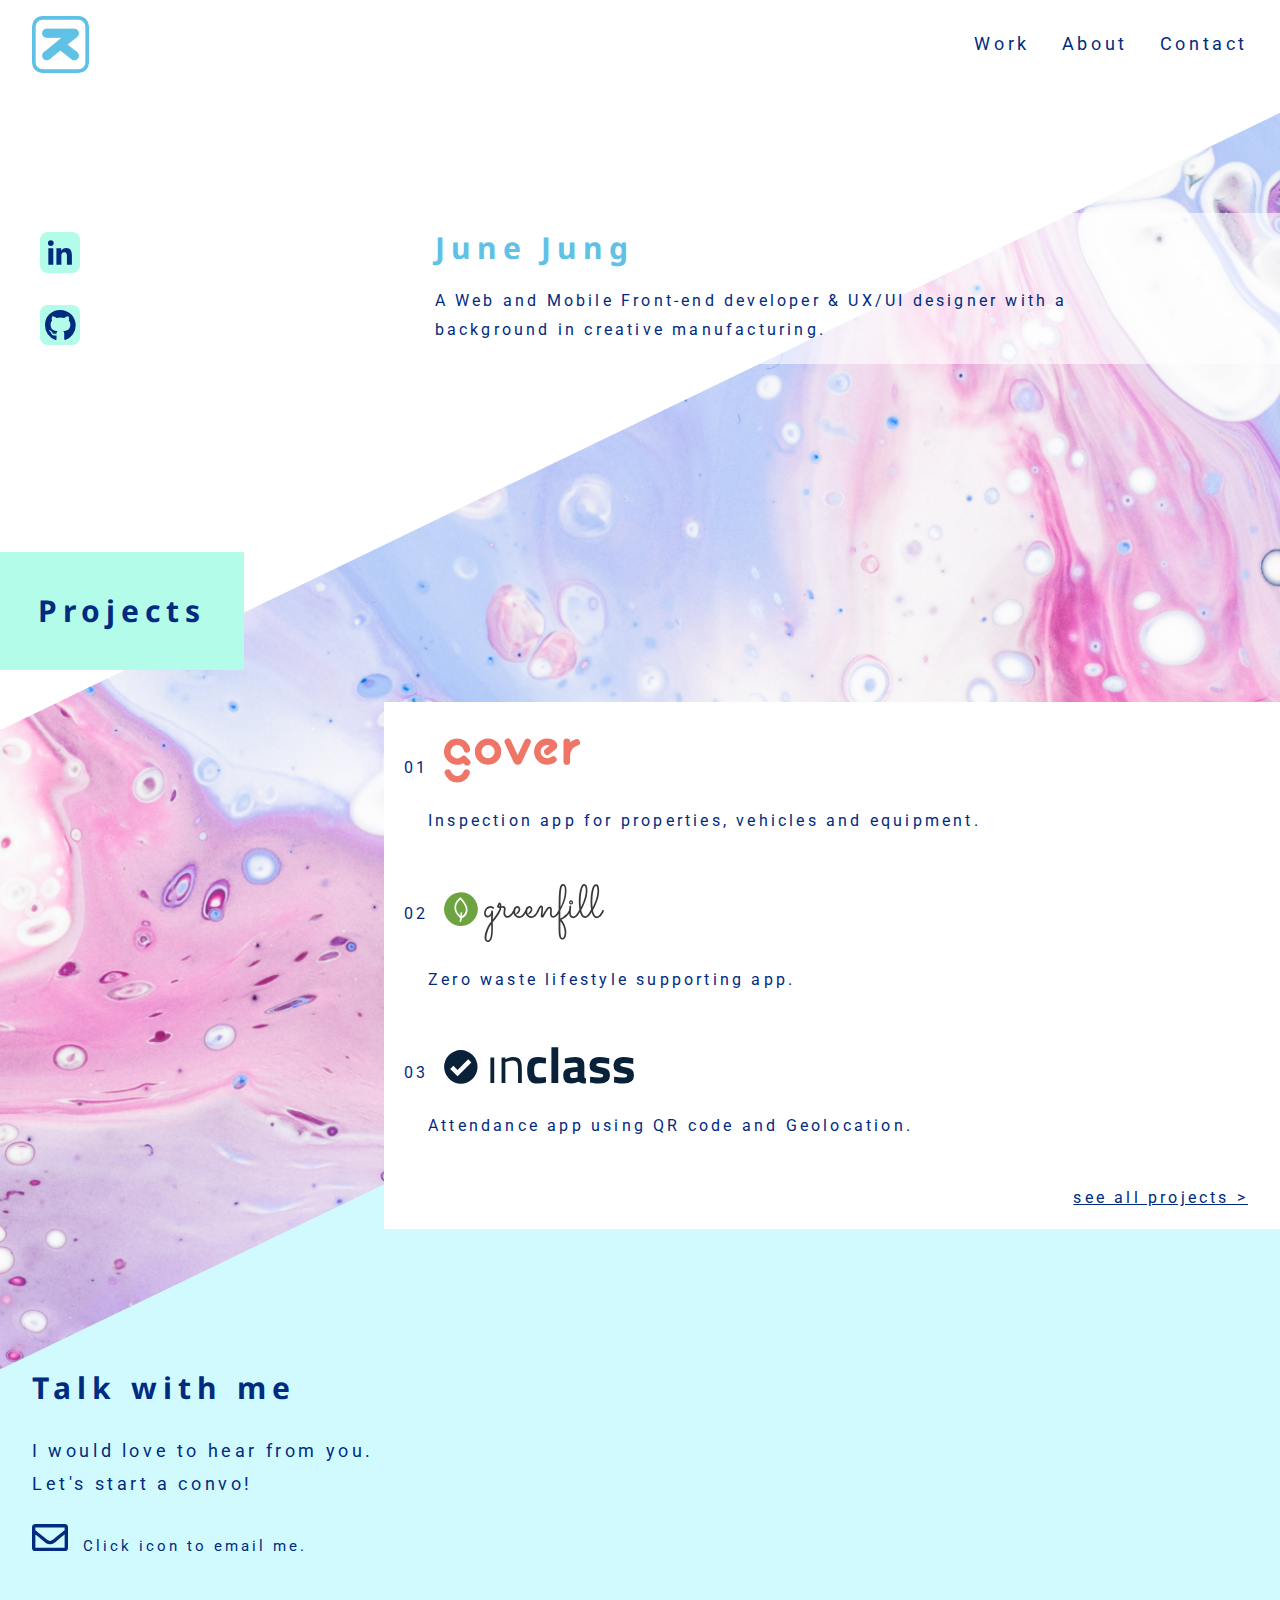
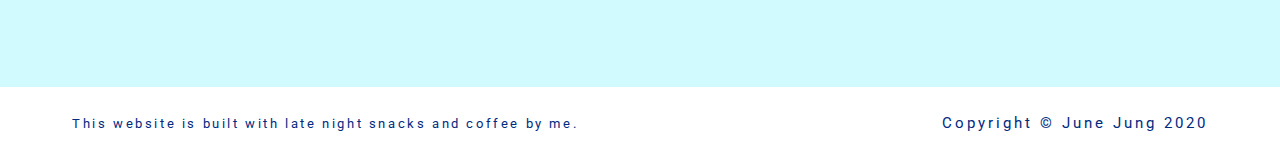
==== commit 1709e96e: "content update" ====
--- a/index.html
+++ b/index.html
@@ -6,6 +6,7 @@
   <meta http-equiv="X-UA-Compatible" content="ie=edge">
   <link rel="stylesheet" type="text/css" href="style.css">
   <script type="text/javascript" src="main.js" defer></script>
+  <link rel='icon' href='favicon.ico' type='image/x-icon'/>
   <title>June Jung</title>
 </head>
 <body>
@@ -19,7 +20,7 @@
               </a>
           </div>
   
-          <div class="hamburger" onclick="menubar(); landingLogo()">
+          <div class="hamburger" onclick="menubar(); landingLogo(); toggleIcon()">
             <img id="hamburger" src="asset/hamburger.svg" alt="menu">
           </div>
         </div>
@@ -50,7 +51,6 @@
           <div class="description">
             <h1>June Jung</h1>
             <P>A Web and Mobile Front-end developer & UX/UI designer with a background in creative manufacturing.</P>
-            <!-- <p>A Web and Mobile Front-end developer & UX/UI designer with a background in Fashion, Craft, and Illustration.</p> -->
           </div>
         </div>
 
@@ -58,11 +58,6 @@
           <div class="social-item">
             <a href="https://www.linkedin.com/in/junejungjunejung/">
               <img src="asset/linkedin.svg" alt="linkedin">
-            </a>
-          </div>
-          <div class="social-item">
-            <a href="https://www.instagram.com/junejungjunejung/?hl=en">
-              <img src="asset/instagram.svg" alt="instagran">
             </a>
           </div>
           <div class="social-item">
@@ -74,9 +69,11 @@
       </div>
 
       <div class="project-container">
-        <div class="project-header">
-          <h1>Projects</h1>
-        </div>
+        <a href="page/work.html">
+          <div class="project-header">
+            <h1>Projects</h1>
+          </div>
+        </a>
 
         <div class="project-body">
           <div class="project-item">
@@ -125,7 +122,7 @@
 
     <footer>
       <p>This website is built with late night snacks and coffee by me.</p>
-      <p class="copyright">Copyright &copy; June Jung 2019</p>
+      <p class="copyright">Copyright &copy; June Jung 2020</p>
     </footer>
   </div>
 </body>
--- a/style.css
+++ b/style.css
@@ -76,6 +76,17 @@
 /* general styling --------------- */
 body{
   margin: 0;
+  cursor: default;
+}
+
+.work-page, .about-page, .contact-page {
+  min-height: 100vh;
+  display: flex;
+  flex-flow: column nowrap;
+  justify-content: space-between;
+}
+.work-page main, .about-page main, .contact-page main{
+  flex: 1 0 auto;
 }
 
 /* navbar */
@@ -145,6 +156,15 @@
  margin: 1rem;
 }
 
+.project-body:hover a p{
+  font-weight: bold;
+  transition: 0.3s;
+}
+
+.project-container a:first-child{
+  text-decoration: none;
+}
+
 .project-container .project-header{
   margin: 4rem 0 2rem 0;
   padding: .75rem;
@@ -190,6 +210,16 @@
   width: 80%;
 }
 
+.contact-container a{
+  text-decoration: none;
+}
+
+.contact-container:hover p:last-of-type{
+  font-weight: bold;
+  text-decoration: underline;
+  transition: 0.3s;
+}
+
 .contact-container p:last-of-type{
   display: none;
 }
@@ -198,7 +228,7 @@
 .work-container{
   width: 80%;
   margin: auto;
-  padding-bottom: 2rem
+  padding-bottom: 2rem;
 }
 
 .work-container h1{
@@ -224,6 +254,7 @@
   grid-template-columns: 15% 70% 15%;
   align-items: start;
   padding-bottom: 1rem;
+  cursor: pointer;
 }
 
 .item .header img:last-of-type{
@@ -254,8 +285,8 @@
   border-radius: 10px;
   width: 400px;
 }
+
 .dot {
-  cursor: pointer;
   height: 15px;
   width: 15px;
   margin: 0 2px;
@@ -334,11 +365,13 @@
   height: 50px;
   width: calc(80% + 2rem + 2px);
   margin: auto;
+  cursor: pointer;
 }
 
 button:hover{
   border: 2px solid #002B7F;
   color:#002B7F;
+  transition: 0.3s;
 }
 
 .other-contact{
@@ -500,6 +533,10 @@
     text-align: left;
   }
 
+  .social-container .social-item a{
+    display: flex;
+  }
+
   .description{
     background-color: rgba(255, 255, 255, 0.6);
     padding: .5rem;
